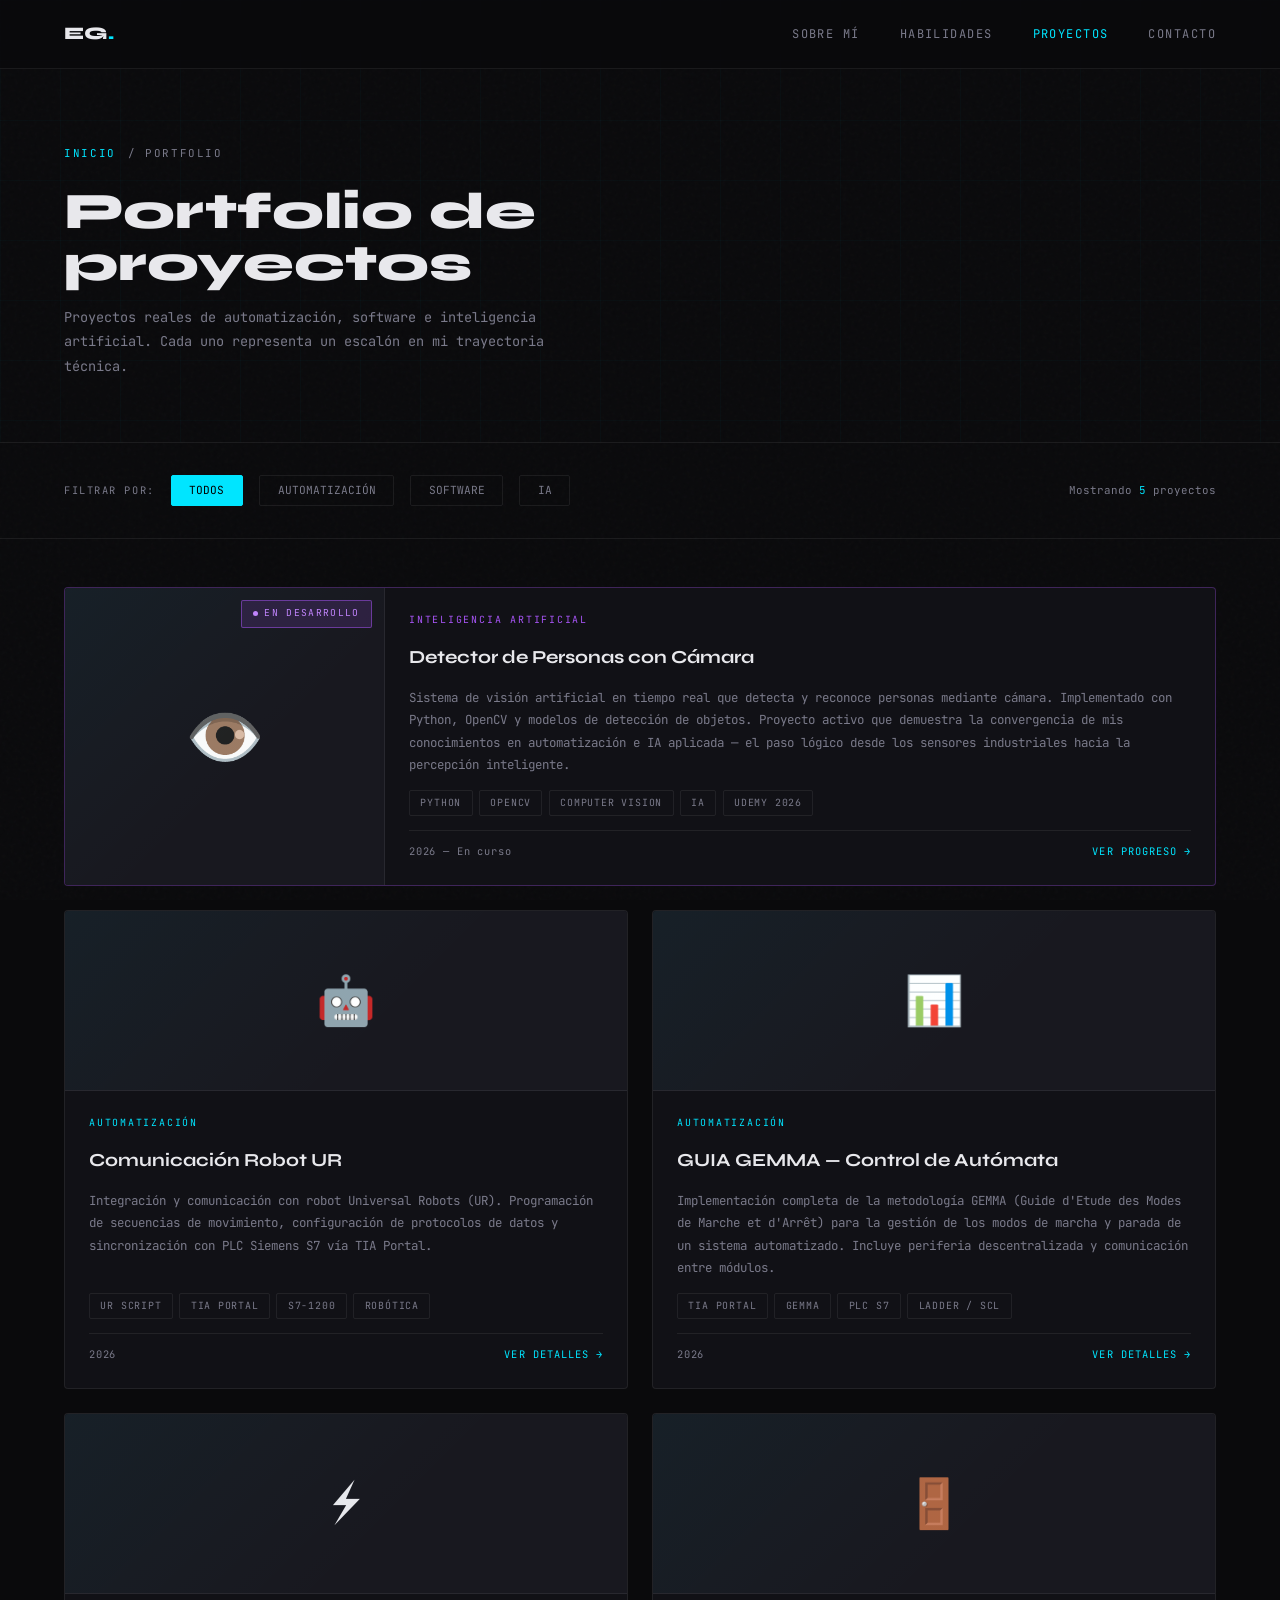
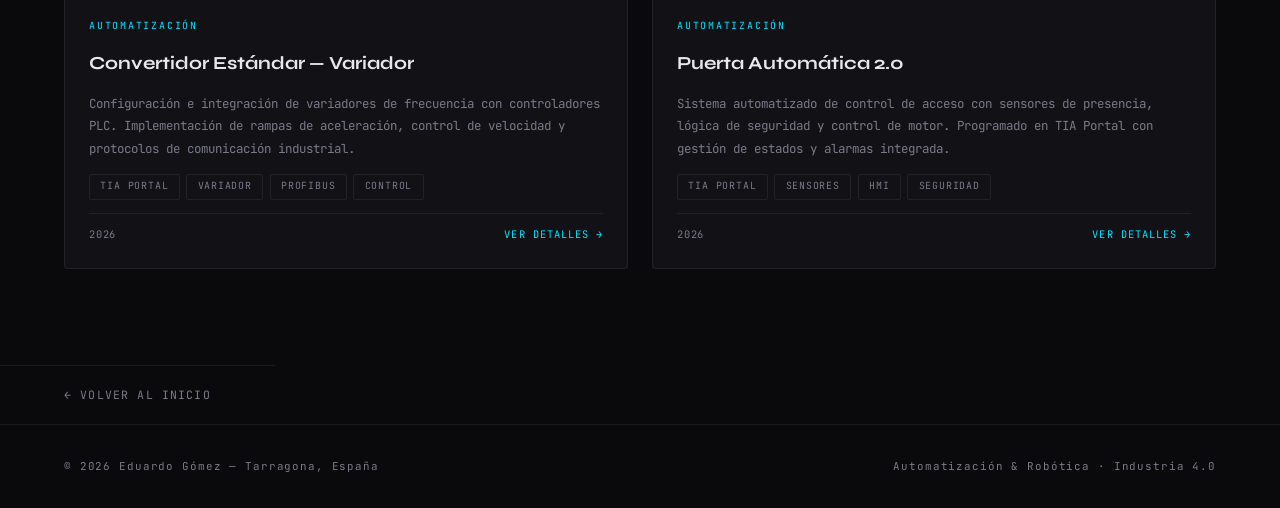
==== proyectos.html @ 2d96b619 "Primera versión de mi web "Subida inicial: versión 1.0 del portafolio y landing page"  "Primer com" ====
<!DOCTYPE html>
<html lang="es">
<head>
<meta charset="UTF-8">
<meta name="viewport" content="width=device-width, initial-scale=1.0">
<title>Proyectos — Eduardo Gómez</title>
<link rel="preconnect" href="https://fonts.googleapis.com">
<link href="https://fonts.googleapis.com/css2?family=Syne:wght@400;700;800&family=JetBrains+Mono:wght@300;400;500&display=swap" rel="stylesheet">
<link rel="stylesheet" href="proyectos.css">
</head>
<body>

<nav>
  <a href="index.html" class="nav-logo">EG<span>.</span></a>
  <ul class="nav-links">
    <li><a href="index.html#sobre">Sobre mí</a></li>
    <li><a href="index.html#habilidades">Habilidades</a></li>
    <li><a href="proyectos.html" class="active">Proyectos</a></li>
    <li><a href="index.html#contacto">Contacto</a></li>
  </ul>
</nav>

<header class="page-header">
  <div class="breadcrumb">
    <a href="index.html">Inicio</a> / Portfolio
  </div>
  <h1 class="fade-in">Portfolio de<br>proyectos</h1>
  <p class="page-subtitle fade-in d1">
    Proyectos reales de automatización, software e inteligencia artificial. Cada uno representa un escalón en mi trayectoria técnica.
  </p>
</header>

<div class="filters-bar fade-in d2">
  <span class="filter-label">Filtrar por:</span>
  <button class="filter-btn active" data-filter="all">Todos</button>
  <button class="filter-btn" data-filter="automatizacion">Automatización</button>
  <button class="filter-btn" data-filter="software">Software</button>
  <button class="filter-btn" data-filter="ia">IA</button>
  <span class="project-count">Mostrando <span id="count">5</span> proyectos</span>
</div>

<main class="projects-section">
  <div class="projects-grid" id="grid">

    <div class="project-card featured wip fade-in d3" data-category="ia">
      <div class="card-media">
        👁️
        <div class="wip-badge">En desarrollo</div>
      </div>
      <div class="card-content">
        <span class="card-category ia">Inteligencia Artificial</span>
        <div class="card-title">Detector de Personas con Cámara</div>
        <div class="card-desc">
          Sistema de visión artificial en tiempo real que detecta y reconoce personas mediante cámara. Implementado con Python, OpenCV y modelos de detección de objetos. Proyecto activo que demuestra la convergencia de mis conocimientos en automatización e IA aplicada — el paso lógico desde los sensores industriales hacia la percepción inteligente.
        </div>
        <div class="card-tags">
          <span class="tag">Python</span>
          <span class="tag">OpenCV</span>
          <span class="tag">Computer Vision</span>
          <span class="tag">IA</span>
          <span class="tag">Udemy 2026</span>
        </div>
        <div class="card-footer">
          <span class="card-date">2026 — En curso</span>
          <a href="#" class="card-link">Ver progreso →</a>
        </div>
      </div>
    </div>

    <div class="project-card" data-category="automatizacion">
      <div class="card-media">🤖</div>
      <div class="card-content">
        <span class="card-category">Automatización</span>
        <div class="card-title">Comunicación Robot UR</div>
        <div class="card-desc">
          Integración y comunicación con robot Universal Robots (UR). Programación de secuencias de movimiento, configuración de protocolos de datos y sincronización con PLC Siemens S7 vía TIA Portal.
        </div>
        <div class="card-tags">
          <span class="tag">UR Script</span>
          <span class="tag">TIA Portal</span>
          <span class="tag">S7-1200</span>
          <span class="tag">Robótica</span>
        </div>
        <div class="card-footer">
          <span class="card-date">2026</span>
          <a href="#" class="card-link">Ver detalles →</a>
        </div>
      </div>
    </div>

    <div class="project-card" data-category="automatizacion">
      <div class="card-media">📊</div>
      <div class="card-content">
        <span class="card-category">Automatización</span>
        <div class="card-title">GUIA GEMMA — Control de Autómata</div>
        <div class="card-desc">
          Implementación completa de la metodología GEMMA (Guide d'Etude des Modes de Marche et d'Arrêt) para la gestión de los modos de marcha y parada de un sistema automatizado. Incluye periferia descentralizada y comunicación entre módulos.
        </div>
        <div class="card-tags">
          <span class="tag">TIA Portal</span>
          <span class="tag">GEMMA</span>
          <span class="tag">PLC S7</span>
          <span class="tag">Ladder / SCL</span>
        </div>
        <div class="card-footer">
          <span class="card-date">2026</span>
          <a href="#" class="card-link">Ver detalles →</a>
        </div>
      </div>
    </div>

    <div class="project-card" data-category="automatizacion">
      <div class="card-media">⚡</div>
      <div class="card-content">
        <span class="card-category">Automatización</span>
        <div class="card-title">Convertidor Estándar — Variador</div>
        <div class="card-desc">
          Configuración e integración de variadores de frecuencia con controladores PLC. Implementación de rampas de aceleración, control de velocidad y protocolos de comunicación industrial.
        </div>
        <div class="card-tags">
          <span class="tag">TIA Portal</span>
          <span class="tag">Variador</span>
          <span class="tag">Profibus</span>
          <span class="tag">Control</span>
        </div>
        <div class="card-footer">
          <span class="card-date">2026</span>
          <a href="#" class="card-link">Ver detalles →</a>
        </div>
      </div>
    </div>

    <div class="project-card" data-category="automatizacion">
      <div class="card-media">🚪</div>
      <div class="card-content">
        <span class="card-category">Automatización</span>
        <div class="card-title">Puerta Automática 2.0</div>
        <div class="card-desc">
          Sistema automatizado de control de acceso con sensores de presencia, lógica de seguridad y control de motor. Programado en TIA Portal con gestión de estados y alarmas integrada.
        </div>
        <div class="card-tags">
          <span class="tag">TIA Portal</span>
          <span class="tag">Sensores</span>
          <span class="tag">HMI</span>
          <span class="tag">Seguridad</span>
        </div>
        <div class="card-footer">
          <span class="card-date">2026</span>
          <a href="#" class="card-link">Ver detalles →</a>
        </div>
      </div>
    </div>

  </div>
</main>

<a href="index.html" class="back-link">← Volver al inicio</a>

<footer>
  <span>© 2026 Eduardo Gómez — Tarragona, España</span>
  <span>Automatización & Robótica · Industria 4.0</span>
</footer>

<script>
  const btns = document.querySelectorAll('.filter-btn');
  const cards = document.querySelectorAll('.project-card');
  const countEl = document.getElementById('count');

  btns.forEach(btn => {
    btn.addEventListener('click', () => {
      btns.forEach(b => b.classList.remove('active'));
      btn.classList.add('active');

      const filter = btn.dataset.filter;
      let visible = 0;

      cards.forEach(card => {
        const match = filter === 'all' || card.dataset.category === filter;
        card.classList.toggle('hidden', !match);
        if (match) visible++;
      });

      countEl.textContent = visible;
    });
  });
</script>

</body>
</html>
---- proyectos.css ----
/* ── VARIABLES Y BASE (PROYECTOS) ── */
:root {
  --bg: #0a0a0c; --bg2: #111116; --bg3: #18181f;
  --accent: #00e5ff; --accent2: #ff6b35; --accent3: #a855f7;
  --text: #e8e8ec; --muted: #7a7a8a; --border: rgba(255,255,255,0.07);
  --font-display: 'Syne', sans-serif; --font-mono: 'JetBrains Mono', monospace;
}

*, *::before, *::after { box-sizing: border-box; margin: 0; padding: 0; }
html { scroll-behavior: smooth; }

body {
  background: var(--bg); color: var(--text);
  font-family: var(--font-mono); font-size: 15px; line-height: 1.7; overflow-x: hidden;
}

body::before {
  content: ''; position: fixed; inset: 0;
  background-image: url("data:image/svg+xml,%3Csvg viewBox='0 0 256 256' xmlns='http://www.w3.org/2000/svg'%3E%3Cfilter id='noise'%3E%3CfeTurbulence type='fractalNoise' baseFrequency='0.9' numOctaves='4' stitchTiles='stitch'/%3E%3C/filter%3E%3Crect width='100%25' height='100%25' filter='url(%23noise)' opacity='0.035'/%3E%3C/svg%3E");
  pointer-events: none; z-index: 0; opacity: 0.6;
}

/* ── NAVEGACIÓN Y FOOTER ── */
nav {
  position: fixed; top: 0; left: 0; right: 0; z-index: 100; display: flex;
  align-items: center; justify-content: space-between; padding: 1.2rem 4rem;
  background: rgba(10,10,12,0.85); backdrop-filter: blur(16px); border-bottom: 0.5px solid var(--border);
}
.nav-logo { font-family: var(--font-display); font-weight: 800; font-size: 1.1rem; color: var(--text); text-decoration: none; }
.nav-logo span { color: var(--accent); }
.nav-links { display: flex; gap: 2.5rem; list-style: none; }
.nav-links a { font-size: 0.75rem; letter-spacing: 0.12em; text-transform: uppercase; color: var(--muted); text-decoration: none; transition: color 0.2s; }
.nav-links a:hover, .nav-links a.active { color: var(--accent); }

footer {
  padding: 2rem 4rem; border-top: 0.5px solid var(--border); display: flex;
  justify-content: space-between; align-items: center; font-size: 0.68rem;
  color: var(--muted); letter-spacing: 0.08em; position: relative; z-index: 1;
}

/* ── CABECERA Y FILTROS ── */
.page-header { padding: 9rem 4rem 4rem; position: relative; z-index: 1; border-bottom: 0.5px solid var(--border); }
.page-header::before { content: ''; position: absolute; inset: 0; background-image: linear-gradient(rgba(0,229,255,0.025) 1px, transparent 1px), linear-gradient(90deg, rgba(0,229,255,0.025) 1px, transparent 1px); background-size: 60px 60px; pointer-events: none; }
.breadcrumb { font-size: 0.68rem; letter-spacing: 0.15em; text-transform: uppercase; color: var(--muted); margin-bottom: 1.5rem; display: flex; gap: 0.75rem; }
.breadcrumb a { color: var(--accent); text-decoration: none; }
h1 { font-family: var(--font-display); font-weight: 800; font-size: clamp(2.5rem, 4vw, 3.8rem); line-height: 1; margin-bottom: 1rem; }
.page-subtitle { font-size: 0.85rem; color: var(--muted); max-width: 480px; line-height: 1.8; }

.filters-bar { padding: 2rem 4rem; display: flex; align-items: center; gap: 1rem; flex-wrap: wrap; border-bottom: 0.5px solid var(--border); position: relative; z-index: 1; }
.filter-label { font-size: 0.65rem; letter-spacing: 0.15em; text-transform: uppercase; color: var(--muted); }
.filter-btn { padding: 0.45rem 1.1rem; background: transparent; border: 0.5px solid var(--border); border-radius: 2px; color: var(--muted); font-family: var(--font-mono); font-size: 0.7rem; text-transform: uppercase; cursor: pointer; transition: all 0.2s; }
.filter-btn:hover { border-color: rgba(0,229,255,0.3); color: var(--text); }
.filter-btn.active { background: var(--accent); border-color: var(--accent); color: #000; }
.project-count { margin-left: auto; font-size: 0.68rem; color: var(--muted); }
.project-count span { color: var(--accent); }

/* ── TARJETAS DE PORTFOLIO ── */
.projects-section { padding: 3rem 4rem 6rem; position: relative; z-index: 1; }
.projects-grid { display: grid; grid-template-columns: repeat(2, 1fr); gap: 1.5rem; }

.project-card { background: var(--bg2); border: 0.5px solid var(--border); border-radius: 4px; overflow: hidden; display: flex; flex-direction: column; transition: all 0.3s; position: relative; }
.project-card:hover { border-color: rgba(0,229,255,0.25); transform: translateY(-3px); }
.project-card.featured { grid-column: 1 / -1; flex-direction: row; }
.project-card.wip { border-color: rgba(168, 85, 247, 0.3); }
.project-card.wip:hover { border-color: rgba(168, 85, 247, 0.6); }

.card-media { background: var(--bg3); display: flex; align-items: center; justify-content: center; border-bottom: 0.5px solid var(--border); font-size: 3rem; position: relative; overflow: hidden; min-height: 180px; }
.card-media::before { content: ''; position: absolute; inset: 0; background: linear-gradient(135deg, rgba(0,229,255,0.04), transparent 60%); }
.project-card.featured .card-media { width: 320px; min-width: 320px; min-height: unset; border-bottom: none; border-right: 0.5px solid var(--border); font-size: 4rem; }

.wip-badge { position: absolute; top: 12px; right: 12px; background: rgba(168,85,247,0.15); border: 0.5px solid rgba(168,85,247,0.5); color: #c084fc; font-size: 0.6rem; letter-spacing: 0.14em; text-transform: uppercase; padding: 0.3rem 0.7rem; border-radius: 2px; display: flex; align-items: center; gap: 0.4rem; }
.wip-badge::before { content: ''; width: 5px; height: 5px; background: #c084fc; border-radius: 50%; animation: pulse 1.5s ease-in-out infinite; }

.card-content { padding: 1.5rem; flex: 1; display: flex; flex-direction: column; gap: 0.85rem; }
.card-category { font-size: 0.62rem; letter-spacing: 0.18em; text-transform: uppercase; color: var(--accent); }
.card-category.software { color: var(--accent2); } .card-category.ia { color: var(--accent3); }
.card-title { font-family: var(--font-display); font-weight: 700; font-size: 1.15rem; }
.card-desc { font-size: 0.78rem; color: var(--muted); line-height: 1.8; flex: 1; }
.card-tags { display: flex; flex-wrap: wrap; gap: 0.4rem; }
.tag { font-size: 0.62rem; letter-spacing: 0.08em; text-transform: uppercase; padding: 0.22rem 0.65rem; border: 0.5px solid var(--border); border-radius: 2px; color: var(--muted); }

.card-footer { display: flex; align-items: center; justify-content: space-between; padding-top: 0.75rem; border-top: 0.5px solid var(--border); margin-top: auto; }
.card-date { font-size: 0.65rem; color: var(--muted); letter-spacing: 0.08em; }
.card-link { font-size: 0.65rem; letter-spacing: 0.1em; text-transform: uppercase; color: var(--accent); text-decoration: none; display: flex; align-items: center; gap: 0.4rem; transition: gap 0.2s; }
.card-link:hover { gap: 0.75rem; }

.project-card.hidden { display: none; }
.back-link { display: inline-flex; align-items: center; gap: 0.5rem; font-size: 0.72rem; letter-spacing: 0.1em; text-transform: uppercase; color: var(--muted); text-decoration: none; padding: 1.2rem 4rem; border-top: 0.5px solid var(--border); transition: color 0.2s; position: relative; z-index: 1; }
.back-link:hover { color: var(--accent); }

/* ── ANIMACIONES Y RESPONSIVE ── */
.fade-in { opacity: 0; transform: translateY(16px); animation: fadeUp 0.6s ease forwards; }
@keyframes fadeUp { to { opacity: 1; transform: translateY(0); } }
@keyframes pulse { 0%, 100% { opacity: 1; } 50% { opacity: 0.3; } }
.d1 { animation-delay: 0.1s; } .d2 { animation-delay: 0.2s; } .d3 { animation-delay: 0.3s; }

@media (max-width: 900px) {
  nav { padding: 1rem 1.5rem; } .nav-links { display: none; }
  .page-header { padding: 7rem 1.5rem 3rem; }
  .filters-bar { padding: 1.5rem; }
  .projects-section { padding: 2rem 1.5rem 4rem; }
  .projects-grid { grid-template-columns: 1fr; }
  .project-card.featured { flex-direction: column; }
  .project-card.featured .card-media { width: 100%; min-width: unset; border-right: none; border-bottom: 0.5px solid var(--border); }
  .back-link { padding: 1rem 1.5rem; }
  footer { flex-direction: column; gap: 0.5rem; text-align: center; }
}
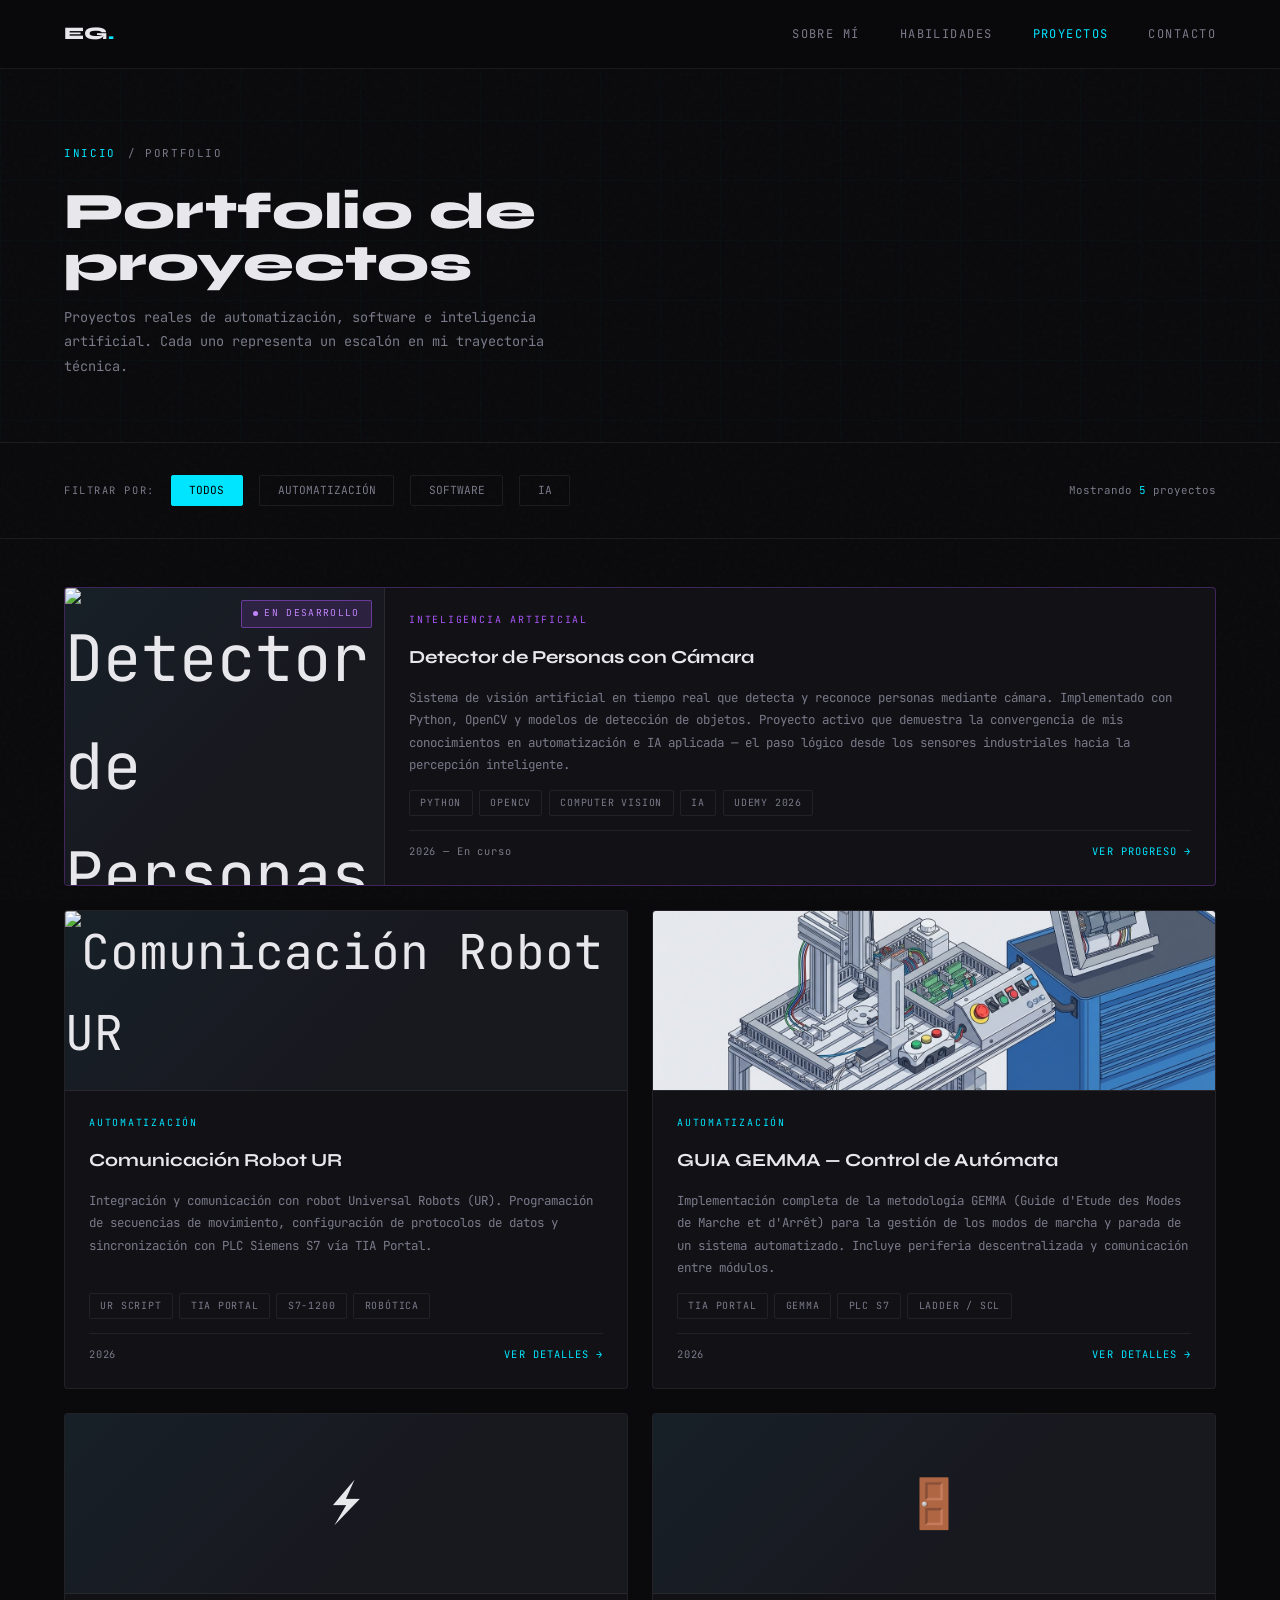
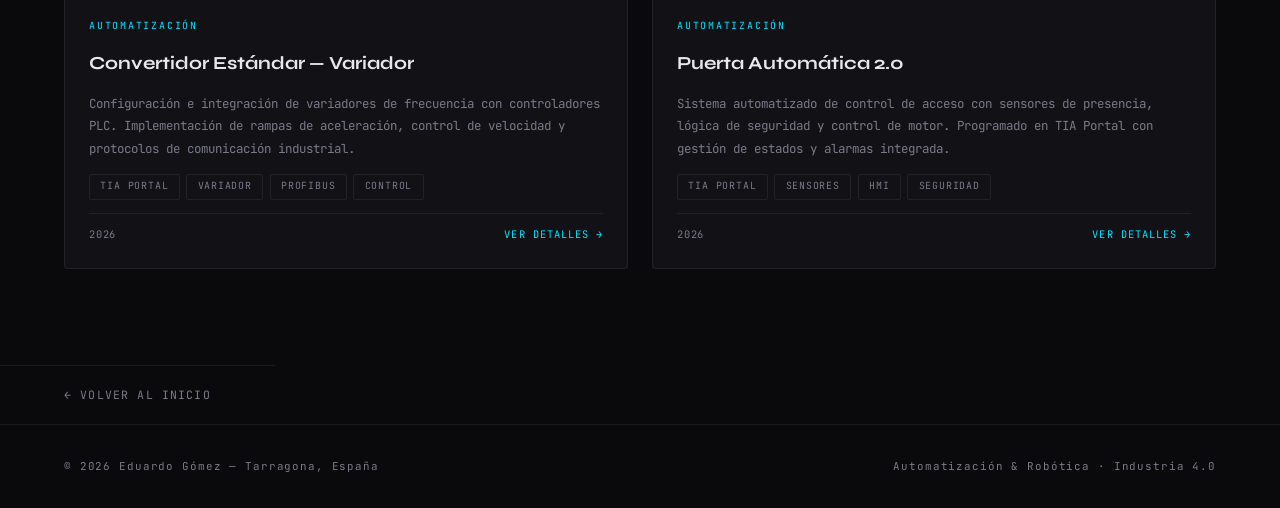
==== commit 81ed9aa9: "Update proyectos.html" ====
--- a/proyectos.html
+++ b/proyectos.html
@@ -44,7 +44,7 @@
 
     <div class="project-card featured wip fade-in d3" data-category="ia">
       <div class="card-media">
-        👁️
+        <img src="Recursos/Deteccion_personas_objetos.png" alt="Detector de Personas">
         <div class="wip-badge">En desarrollo</div>
       </div>
       <div class="card-content">
@@ -67,8 +67,12 @@
       </div>
     </div>
 
+
+
     <div class="project-card" data-category="automatizacion">
-      <div class="card-media">🤖</div>
+      <div class="card-media">
+        <img src="Recursos/Ur_Tia_portal.png" alt="Comunicación Robot UR">
+      </div>
       <div class="card-content">
         <span class="card-category">Automatización</span>
         <div class="card-title">Comunicación Robot UR</div>
@@ -89,7 +93,9 @@
     </div>
 
     <div class="project-card" data-category="automatizacion">
-      <div class="card-media">📊</div>
+      <div class="card-media">
+        <img src="Recursos/Guia_gemma_Portada.jpg" alt="GUIA GEMMA">
+      </div>
       <div class="card-content">
         <span class="card-category">Automatización</span>
         <div class="card-title">GUIA GEMMA — Control de Autómata</div>
@@ -186,4 +192,4 @@
 </script>
 
 </body>
-</html>+</html>
--- a/proyectos.css
+++ b/proyectos.css
@@ -104,4 +104,60 @@
   .project-card.featured .card-media { width: 100%; min-width: unset; border-right: none; border-bottom: 0.5px solid var(--border); }
   .back-link { padding: 1rem 1.5rem; }
   footer { flex-direction: column; gap: 0.5rem; text-align: center; }
-}+}
+
+/* ── IMÁGENES EN TARJETAS ── */
+.card-media img {
+  width: 100%;
+  height: 100%;
+  object-fit: cover;
+  object-position: center;
+  display: block;
+  position: absolute;
+  inset: 0;
+}
+
+/* ── MODAL ── */
+.modal-overlay {
+  position: fixed; inset: 0; z-index: 200;
+  background: rgba(0,0,0,0.85);
+  backdrop-filter: blur(8px);
+  display: flex; align-items: center; justify-content: center;
+  opacity: 0; pointer-events: none;
+  transition: opacity 0.3s;
+}
+.modal-overlay.open { opacity: 1; pointer-events: all; }
+
+.modal {
+  background: var(--bg2);
+  border: 0.5px solid var(--border);
+  border-radius: 4px;
+  width: 90%; max-width: 640px;
+  max-height: 85vh; overflow-y: auto;
+  transform: translateY(20px);
+  transition: transform 0.3s;
+}
+.modal-overlay.open .modal { transform: translateY(0); }
+
+.modal-media {
+  width: 100%; height: 220px;
+  overflow: hidden; position: relative;
+}
+.modal-media img {
+  width: 100%; height: 100%;
+  object-fit: cover; display: block;
+}
+.modal-body { padding: 2rem; display: flex; flex-direction: column; gap: 1rem; }
+.modal-category { font-size: 0.62rem; letter-spacing: 0.18em; text-transform: uppercase; color: var(--accent); }
+.modal-title { font-family: var(--font-display); font-weight: 700; font-size: 1.4rem; }
+.modal-desc { font-size: 0.82rem; color: var(--muted); line-height: 1.9; }
+.modal-tags { display: flex; flex-wrap: wrap; gap: 0.4rem; }
+.modal-close {
+  position: absolute; top: 1rem; right: 1rem;
+  background: var(--bg3); border: 0.5px solid var(--border);
+  color: var(--muted); font-size: 1rem;
+  width: 32px; height: 32px; border-radius: 2px;
+  cursor: pointer; display: flex; align-items: center; justify-content: center;
+  transition: all 0.2s; z-index: 10;
+}
+.modal-close:hover { border-color: var(--accent); color: var(--accent); }
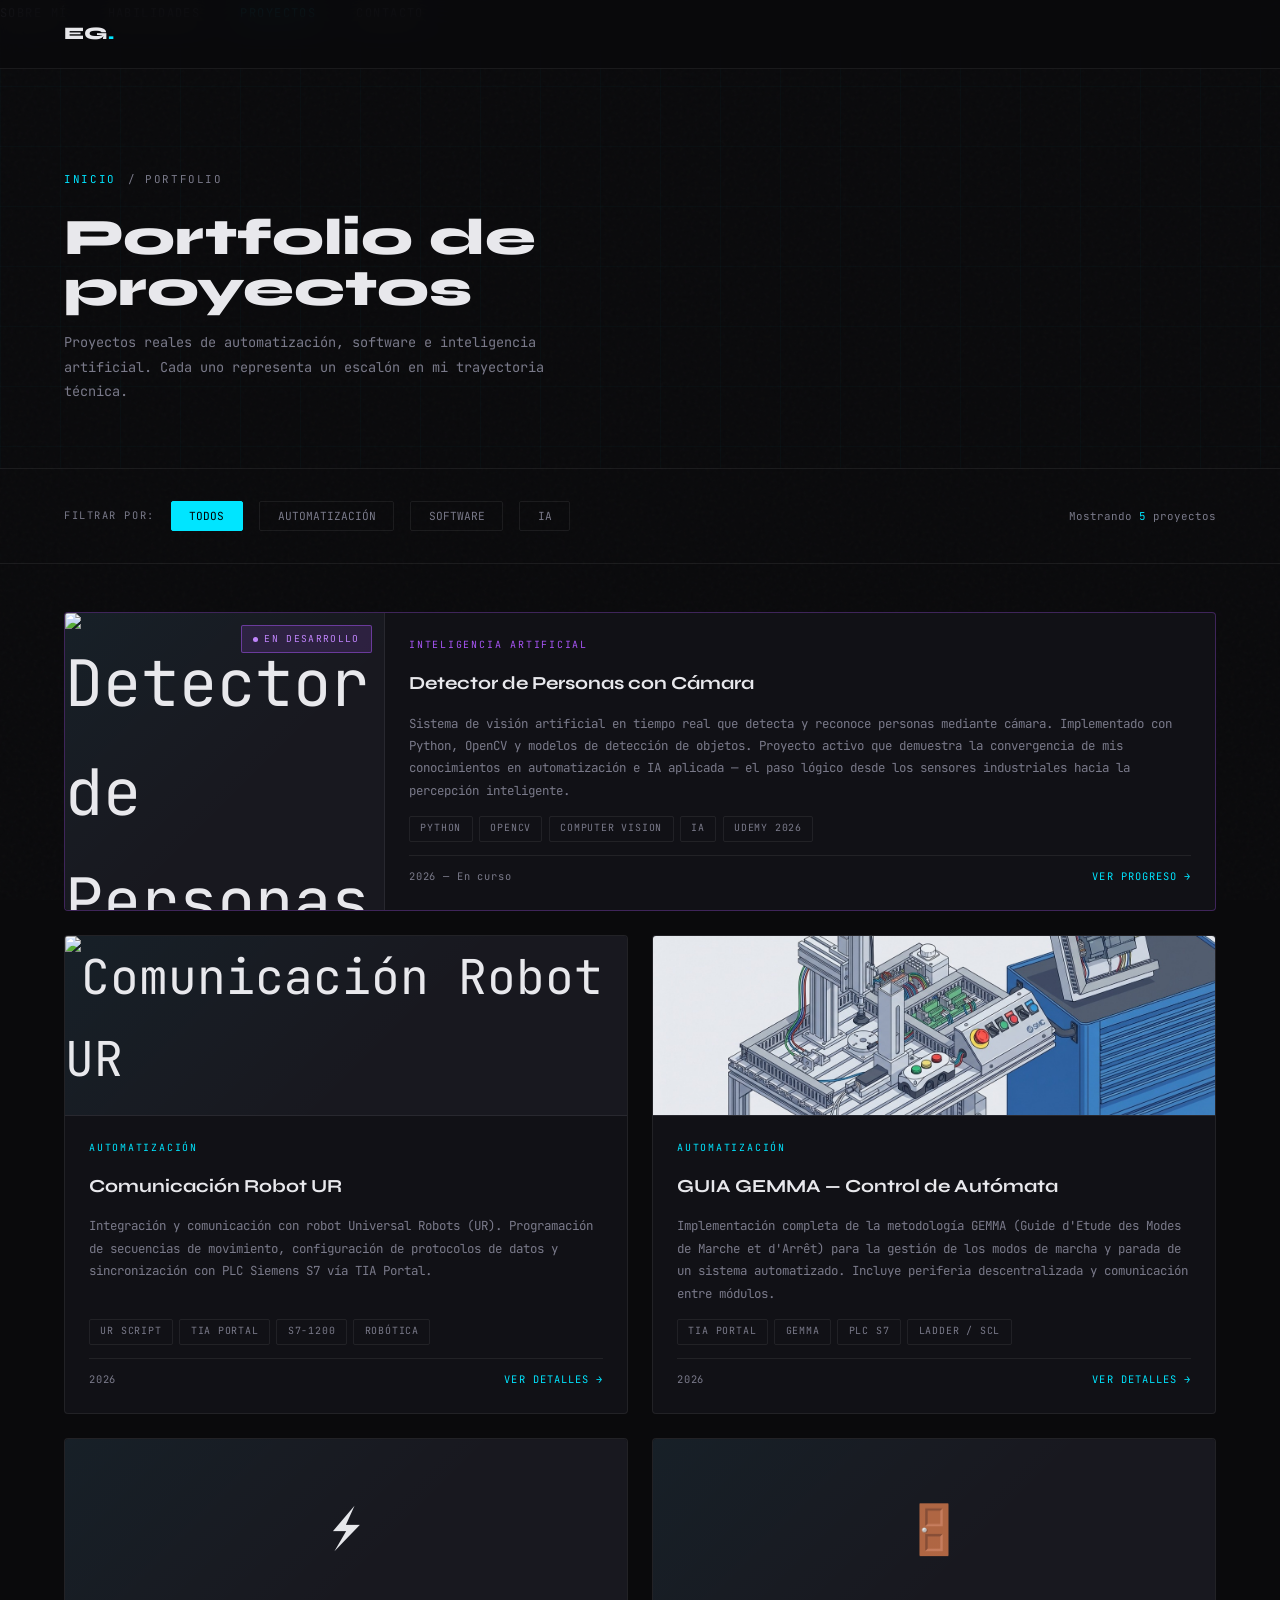
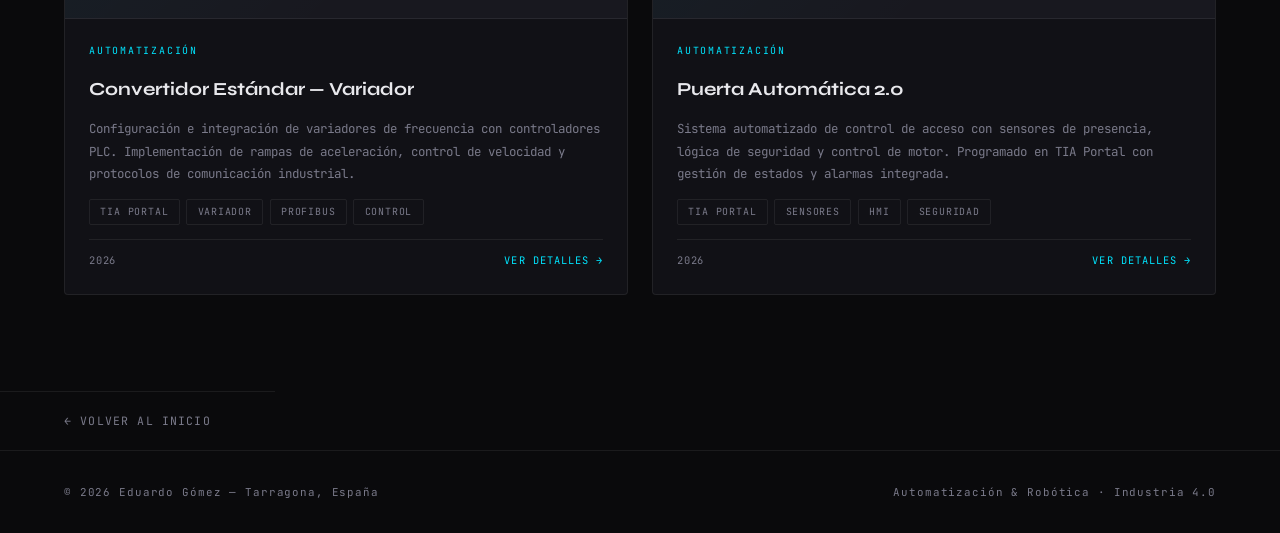
==== commit f51926ba: "Add files via upload" ====
--- a/proyectos.html
+++ b/proyectos.html
@@ -12,13 +12,19 @@
 
 <nav>
   <a href="index.html" class="nav-logo">EG<span>.</span></a>
-  <ul class="nav-links">
-    <li><a href="index.html#sobre">Sobre mí</a></li>
-    <li><a href="index.html#habilidades">Habilidades</a></li>
-    <li><a href="proyectos.html" class="active">Proyectos</a></li>
-    <li><a href="index.html#contacto">Contacto</a></li>
-  </ul>
+  <button class="nav-toggle" aria-label="Abrir menú" aria-expanded="false">
+    <span></span><span></span><span></span>
+  </button>
 </nav>
+
+<!-- Menú móvil — fuera del nav para evitar stacking context -->
+<div class="mobile-menu-backdrop" id="mobile-backdrop" aria-hidden="true"></div>
+<ul class="nav-links" id="mobile-menu" aria-hidden="true">
+  <li><a href="index.html#sobre">Sobre mí</a></li>
+  <li><a href="index.html#habilidades">Habilidades</a></li>
+  <li><a href="proyectos.html" class="active">Proyectos</a></li>
+  <li><a href="index.html#contacto">Contacto</a></li>
+</ul>
 
 <header class="page-header">
   <div class="breadcrumb">
@@ -44,7 +50,7 @@
 
     <div class="project-card featured wip fade-in d3" data-category="ia">
       <div class="card-media">
-        <img src="Recursos/Deteccion_personas_objetos.png" alt="Detector de Personas">
+        <img src="Recursos/Deteccion_personas_objetos.png" alt="Detector de Personas" loading="lazy">
         <div class="wip-badge">En desarrollo</div>
       </div>
       <div class="card-content">
@@ -71,7 +77,7 @@
 
     <div class="project-card" data-category="automatizacion">
       <div class="card-media">
-        <img src="Recursos/Ur_Tia_portal.png" alt="Comunicación Robot UR">
+        <img src="Recursos/Ur_Tia_portal.png" alt="Comunicación Robot UR" loading="lazy">
       </div>
       <div class="card-content">
         <span class="card-category">Automatización</span>
@@ -94,7 +100,7 @@
 
     <div class="project-card" data-category="automatizacion">
       <div class="card-media">
-        <img src="Recursos/Guia_gemma_Portada.jpg" alt="GUIA GEMMA">
+        <img src="Recursos/Guia_gemma_Portada.jpg" alt="GUIA GEMMA" loading="lazy">
       </div>
       <div class="card-content">
         <span class="card-category">Automatización</span>
@@ -167,29 +173,6 @@
   <span>Automatización & Robótica · Industria 4.0</span>
 </footer>
 
-<script>
-  const btns = document.querySelectorAll('.filter-btn');
-  const cards = document.querySelectorAll('.project-card');
-  const countEl = document.getElementById('count');
-
-  btns.forEach(btn => {
-    btn.addEventListener('click', () => {
-      btns.forEach(b => b.classList.remove('active'));
-      btn.classList.add('active');
-
-      const filter = btn.dataset.filter;
-      let visible = 0;
-
-      cards.forEach(card => {
-        const match = filter === 'all' || card.dataset.category === filter;
-        card.classList.toggle('hidden', !match);
-        if (match) visible++;
-      });
-
-      countEl.textContent = visible;
-    });
-  });
-</script>
-
+<script src="proyectos.js"></script>
 </body>
-</html>
+</html>
--- a/proyectos.css
+++ b/proyectos.css
@@ -31,6 +31,19 @@
 .nav-links { display: flex; gap: 2.5rem; list-style: none; }
 .nav-links a { font-size: 0.75rem; letter-spacing: 0.12em; text-transform: uppercase; color: var(--muted); text-decoration: none; transition: color 0.2s; }
 .nav-links a:hover, .nav-links a.active { color: var(--accent); }
+
+/* Botón hamburguesa — solo visible en móvil */
+.nav-toggle {
+  display: none; background: none; border: none; cursor: pointer;
+  flex-direction: column; gap: 5px; padding: 4px; z-index: 250; position: relative;
+}
+.nav-toggle span {
+  display: block; width: 22px; height: 1.5px; background: var(--text);
+  transition: all 0.3s; transform-origin: center;
+}
+.nav-toggle.active span:nth-child(1) { transform: rotate(45deg) translate(4px, 5px); }
+.nav-toggle.active span:nth-child(2) { opacity: 0; }
+.nav-toggle.active span:nth-child(3) { transform: rotate(-45deg) translate(4px, -5px); }
 
 footer {
   padding: 2rem 4rem; border-top: 0.5px solid var(--border); display: flex;
@@ -84,7 +97,12 @@
 .card-link { font-size: 0.65rem; letter-spacing: 0.1em; text-transform: uppercase; color: var(--accent); text-decoration: none; display: flex; align-items: center; gap: 0.4rem; transition: gap 0.2s; }
 .card-link:hover { gap: 0.75rem; }
 
-.project-card.hidden { display: none; }
+.project-card.hidden { opacity: 0; visibility: hidden; pointer-events: none; position: absolute; }
+
+@keyframes cardIn {
+  from { opacity: 0; transform: scale(0.95) translateY(8px); }
+  to { opacity: 1; transform: scale(1) translateY(0); }
+}
 .back-link { display: inline-flex; align-items: center; gap: 0.5rem; font-size: 0.72rem; letter-spacing: 0.1em; text-transform: uppercase; color: var(--muted); text-decoration: none; padding: 1.2rem 4rem; border-top: 0.5px solid var(--border); transition: color 0.2s; position: relative; z-index: 1; }
 .back-link:hover { color: var(--accent); }
 
@@ -94,8 +112,34 @@
 @keyframes pulse { 0%, 100% { opacity: 1; } 50% { opacity: 0.3; } }
 .d1 { animation-delay: 0.1s; } .d2 { animation-delay: 0.2s; } .d3 { animation-delay: 0.3s; }
 
+/* ─── MENÚ MÓVIL YOUTUBE-STYLE ─── */
+.mobile-menu-backdrop {
+  display: none; position: fixed; inset: 0;
+  background: rgba(0,0,0,0.6); z-index: 150;
+  opacity: 0; transition: opacity 0.25s;
+}
+.mobile-menu-backdrop.open { opacity: 1; }
+
 @media (max-width: 900px) {
-  nav { padding: 1rem 1.5rem; } .nav-links { display: none; }
+  nav { padding: 1rem 1.5rem; }
+  .nav-toggle { display: flex; }
+  .mobile-menu-backdrop { display: block; }
+
+  /* Panel lateral */
+  .nav-links {
+    display: flex;
+    position: fixed; top: 0; right: 0; bottom: 0;
+    width: 280px;
+    background: var(--bg); border-left: 0.5px solid var(--border);
+    flex-direction: column; gap: 0; padding: 4.5rem 1.5rem 2rem;
+    transform: translateX(100%); transition: transform 0.3s ease;
+    z-index: 200; overflow-y: auto; list-style: none;
+  }
+  .nav-links.open { transform: translateX(0); }
+  .nav-links li { }
+  .nav-links a { display: block; padding: 1rem 0; font-size: 1rem; color: var(--text); border-bottom: 0.5px solid var(--border); }
+  .nav-links a:hover, .nav-links a.active { color: var(--accent); }
+
   .page-header { padding: 7rem 1.5rem 3rem; }
   .filters-bar { padding: 1.5rem; }
   .projects-section { padding: 2rem 1.5rem 4rem; }
@@ -116,48 +160,3 @@
   position: absolute;
   inset: 0;
 }
-
-/* ── MODAL ── */
-.modal-overlay {
-  position: fixed; inset: 0; z-index: 200;
-  background: rgba(0,0,0,0.85);
-  backdrop-filter: blur(8px);
-  display: flex; align-items: center; justify-content: center;
-  opacity: 0; pointer-events: none;
-  transition: opacity 0.3s;
-}
-.modal-overlay.open { opacity: 1; pointer-events: all; }
-
-.modal {
-  background: var(--bg2);
-  border: 0.5px solid var(--border);
-  border-radius: 4px;
-  width: 90%; max-width: 640px;
-  max-height: 85vh; overflow-y: auto;
-  transform: translateY(20px);
-  transition: transform 0.3s;
-}
-.modal-overlay.open .modal { transform: translateY(0); }
-
-.modal-media {
-  width: 100%; height: 220px;
-  overflow: hidden; position: relative;
-}
-.modal-media img {
-  width: 100%; height: 100%;
-  object-fit: cover; display: block;
-}
-.modal-body { padding: 2rem; display: flex; flex-direction: column; gap: 1rem; }
-.modal-category { font-size: 0.62rem; letter-spacing: 0.18em; text-transform: uppercase; color: var(--accent); }
-.modal-title { font-family: var(--font-display); font-weight: 700; font-size: 1.4rem; }
-.modal-desc { font-size: 0.82rem; color: var(--muted); line-height: 1.9; }
-.modal-tags { display: flex; flex-wrap: wrap; gap: 0.4rem; }
-.modal-close {
-  position: absolute; top: 1rem; right: 1rem;
-  background: var(--bg3); border: 0.5px solid var(--border);
-  color: var(--muted); font-size: 1rem;
-  width: 32px; height: 32px; border-radius: 2px;
-  cursor: pointer; display: flex; align-items: center; justify-content: center;
-  transition: all 0.2s; z-index: 10;
-}
-.modal-close:hover { border-color: var(--accent); color: var(--accent); }
